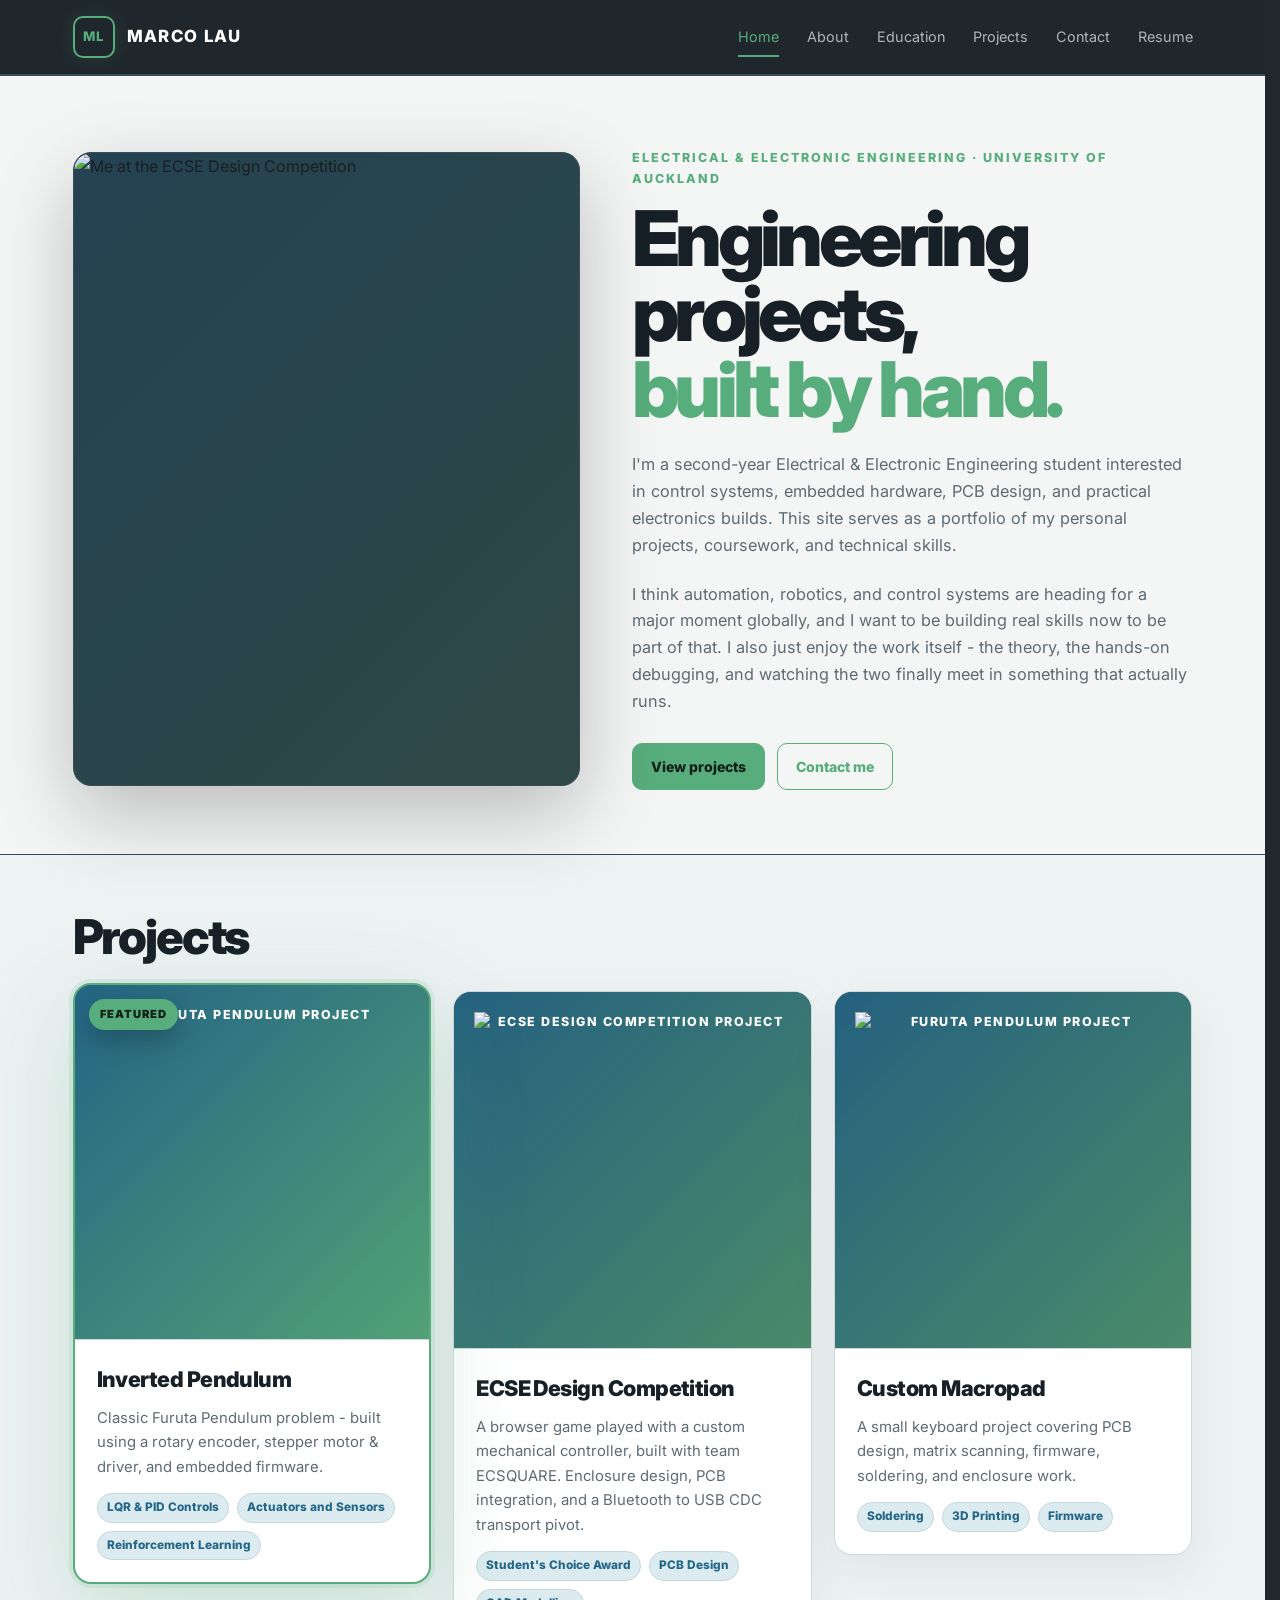
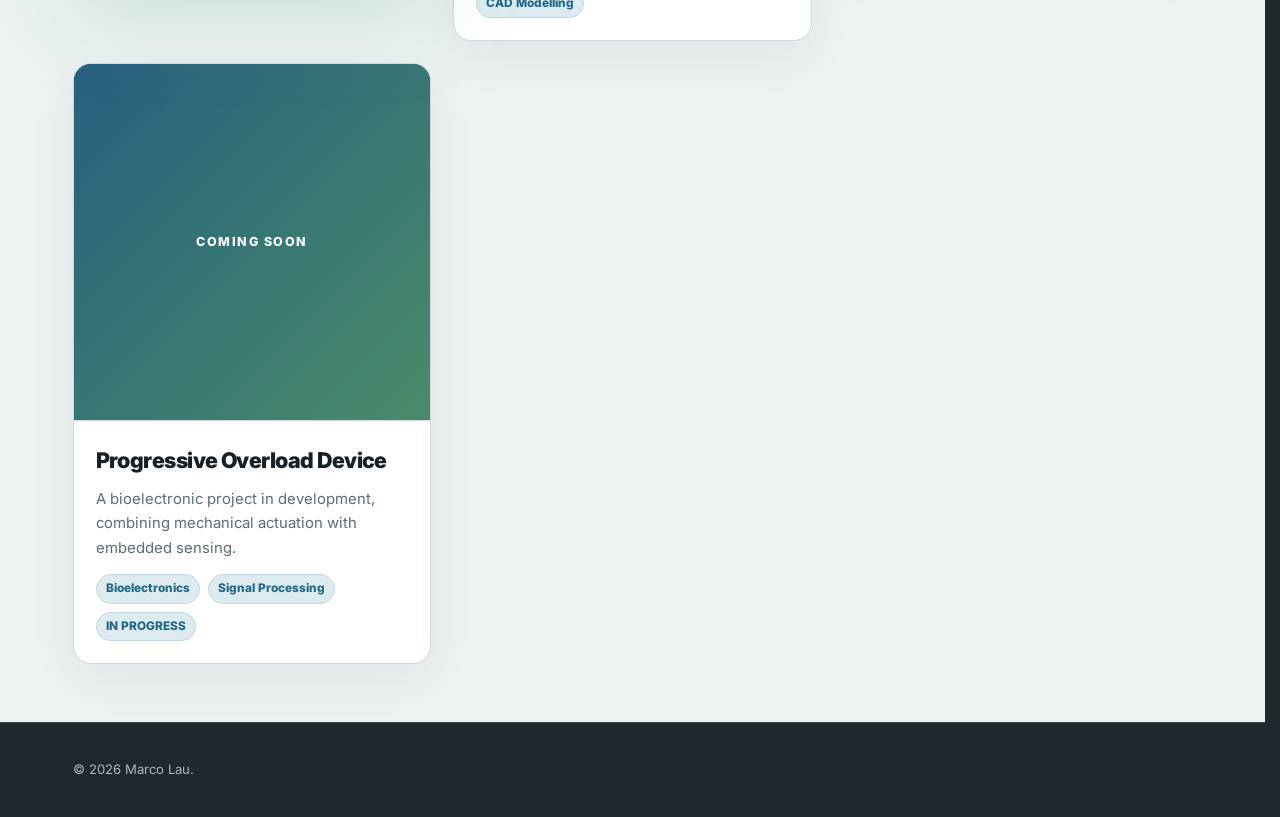
==== index.html @ 91e38ca7 "add html" ====
<!DOCTYPE html>
<html lang="en">

<head>
  <meta charset="UTF-8">
  <meta name="viewport" content="width=device-width, initial-scale=1.0">
  <title>Marco Lau | Home</title>
  <meta name="description"
    content="Marco Lau — second-year Electrical Engineering student at the University of Auckland. Control systems, embedded firmware, PCB design, and hands-on prototyping.">
  <link rel="preconnect" href="https://fonts.googleapis.com">
  <link rel="preconnect" href="https://fonts.gstatic.com" crossorigin>
  <link
    href="https://fonts.googleapis.com/css2?family=Inter:wght@400;500;600;700&family=Playfair+Display:wght@600;700&display=swap"
    rel="stylesheet">
  <link rel="stylesheet" href="style.css">
</head>

<body>
  <header class="site-header">
    <div class="wrap nav">
      <a class="brand" href="index.html" aria-label="Home">
        <span class="brand-mark">ML</span>
        <span>Marco Lau</span>
      </a>
      <nav class="nav-links" aria-label="Main navigation">
        <a class="active" href="index.html">Home</a>
        <a href="about.html">About</a>
        <a href="education.html">Education</a>
        <a href="projects.html">Projects</a>
        <a href="contact.html">Contact</a>
        <a href="resume.html">Resume</a>
      </nav>
    </div>
  </header>

  <main>
    <section class="hero">
      <div class="wrap hero-grid">
        <div class="hero-photo">
          <img src="ECSE_Design_Comp_21.png" alt="Me at the ECSE Design Competition">
        </div>
        <div>
          <div class="kicker">Electrical & Electronic Engineering · University of Auckland</div>
          <h1>Engineering projects, <span>built by hand.</span></h1>
          <p class="intro">
            I'm a second-year Electrical & Electronic Engineering student interested in control systems,
            embedded hardware, PCB design, and practical electronics builds. This site serves as a
            portfolio of my personal projects, coursework, and technical skills.
          </p>
          <p class="intro">
            I think automation, robotics, and control systems are heading for a major moment globally, and I want
            to be building real skills now to be part of that. I also just enjoy the work itself -
            the theory, the hands-on debugging, and watching the two finally meet in something
            that actually runs.
          </p>
          <div class="quick-links">
            <a class="button" href="projects.html">View projects</a>
            <a class="button secondary" href="contact.html">Contact me</a>
          </div>
        </div>
      </div>
    </section>

    <section>
      <div class="wrap">
        <div class="section-title">
          <h2>Projects</h2>
        </div>
        <div class="project-grid">
          <a class="project-card-link" href="rotary-pendulum.html">
            <article class="project-card highlighted-project">
              <div class="project-image"><span class="featured-label">Featured</span><img src="MainFurutaPic.jpg"
                  alt="Furuta pendulum project"></div>
              <div class="project-body">
                <h3>Inverted Pendulum</h3>
                <p>
                  Classic Furuta Pendulum problem - built using a rotary encoder, stepper motor & driver, and embedded
                  firmware.
                </p>
                <div class="tags">
                  <span class="tag">LQR & PID Controls</span>
                  <span class="tag">Actuators and Sensors</span>
                  <span class="tag">Reinforcement Learning</span>
                </div>
              </div>
            </article>
          </a>
          <a class="project-card-link" href="ecse-design-comp.html">
            <article class="project-card">
              <div class="project-image"><img src="ECSE_Design_Comp_34 (1).png" alt="ECSE Design Competition project"></div>
              <div class="project-body">
                <h3>ECSE Design Competition</h3>
                <p>
                  A browser game played with a custom mechanical controller, built with team ECSQUARE.
                  Enclosure design, PCB integration, and a Bluetooth to USB CDC transport pivot.
                </p>
                <div class="tags">
                  <span class="tag">Student's Choice Award</span>
                  <span class="tag">PCB Design</span>
                  <span class="tag">CAD Modelling</span>
                </div>
              </div>
            </article>
          </a>
          <a class="project-card-link" href="macropad.html">
            <article class="project-card">
              <div class="project-image"><img src="MacroPad1.png" alt="Furuta pendulum project"></div>
              <div class="project-body">
                <h3>Custom Macropad</h3>
                <p>A small keyboard project covering PCB design, matrix scanning,
                  firmware, soldering, and enclosure work.</p>
                <div class="tags">
                  <span class="tag">Soldering</span>
                  <span class="tag">3D Printing</span>
                  <span class="tag">Firmware</span>
                </div>
              </div>
            </article>
          </a>
          <a class="project-card-link" href="overload-device.html">
            <article class="project-card">
              <div class="project-image">coming soon</div>
              <div class="project-body">
                <h3>Progressive Overload Device</h3>
                <p>A bioelectronic project in development, combining mechanical actuation with embedded sensing.</p>
                <div class="tags">
                  <span class="tag">Bioelectronics</span>
                  <span class="tag">Signal Processing</span>
                  <span class="tag">IN PROGRESS</span>
                </div>
              </div>
            </article>
          </a>
        </div>
      </div>
    </section>
  </main>

  <footer>
    <div class="wrap">
      <p class="small-print">© 2026 Marco Lau.</p>
    </div>
  </footer>
</body>

</html>
---- style.css ----
:root {
  --bg: #20282d;
  --bg-soft: #25323a;
  --panel: #f4f6f5;
  --panel-soft: #ffffff;
  --panel-tint: #e8eef0;

  --ink: #172026;
  --muted: #5d6b73;
  --muted-dark: #aab7bd;

  --line: #cfd9dd;
  --line-dark: #3b4c55;

  --accent: #246789;
  --accent-2: #58ad7c;
  --accent-soft: #dcebef;

  --warning: #d79645;

  --maxw: 1120px;
}

/* ---------- BASE ---------- */

* {
  box-sizing: border-box;
  margin: 0;
  padding: 0;
}

html {
  scroll-behavior: smooth;
}

body {
  font-family: "Inter", system-ui, -apple-system, BlinkMacSystemFont, "Segoe UI", sans-serif;
  background: var(--bg);
  color: var(--ink);
  line-height: 1.65;
}

img {
  max-width: 100%;
  display: block;
}

a {
  color: inherit;
  text-decoration: none;
}

.wrap {
  width: min(var(--maxw), calc(100% - 40px));
  margin: 0 auto;
}

main {
  min-height: calc(100vh - 260px);
  background:
    linear-gradient(rgba(255, 255, 255, 0.025) 1px, transparent 1px),
    linear-gradient(90deg, rgba(255, 255, 255, 0.025) 1px, transparent 1px),
    var(--bg);
  background-size: 42px 42px;
}

/* ---------- HEADER ---------- */

.site-header {
  background: rgba(32, 40, 45, 0.94);
  border-bottom: 1px solid var(--line-dark);
  position: sticky;
  top: 0;
  z-index: 20;
  backdrop-filter: blur(12px);
}

.nav {
  min-height: 74px;
  display: flex;
  align-items: center;
  justify-content: space-between;
  gap: 24px;
}

.brand {
  display: flex;
  align-items: center;
  gap: 12px;
  font-family: "Inter", sans-serif;
  font-size: 1.05rem;
  font-weight: 800;
  letter-spacing: 0.08em;
  text-transform: uppercase;
  color: var(--panel-soft);
}

.brand-mark {
  width: 42px;
  height: 42px;
  border: 2px solid var(--accent-2);
  border-radius: 10px;
  display: grid;
  place-items: center;
  color: var(--accent-2);
  font-family: "Inter", sans-serif;
  font-size: .82rem;
  font-weight: 800;
  box-shadow: 0 0 18px rgba(88, 173, 124, 0.16);
}

.nav-links {
  display: flex;
  align-items: center;
  gap: 28px;
  font-size: .9rem;
  color: var(--muted-dark);
}

.nav-links a {
  position: relative;
}

.nav-links a:hover,
.nav-links a:focus-visible,
.nav-links a.active {
  color: var(--accent-2);
}

.nav-links a.active::after,
.nav-links a:hover::after {
  content: "";
  position: absolute;
  left: 0;
  right: 0;
  bottom: -8px;
  height: 2px;
  background: var(--accent-2);
}

.nav-links a:focus-visible {
  outline: 2px solid var(--accent-2);
  outline-offset: 4px;
}

/* ---------- COMMON TEXT ---------- */

.kicker {
  text-transform: uppercase;
  letter-spacing: .16em;
  color: var(--accent-2);
  font-size: .78rem;
  font-weight: 800;
  margin-bottom: 12px;
}

.intro {
  color: var(--muted-dark);
  max-width: 58ch;
  font-size: 1.02rem;
  margin-bottom: 22px;
}

.small-print {
  color: var(--muted-dark);
  font-size: .82rem;
}

/* ---------- HOME HERO ---------- */

.hero {
  padding: 72px 0 64px;
  color: var(--ink);
  background: var(--panel);
}

.hero h1 {
  color: var(--ink);
}

.hero h1 span {
  color: var(--accent-2);
}

.hero .intro {
  color: var(--muted);
}

.hero-grid {
  display: grid;
  grid-template-columns: 0.95fr 1.05fr;
  gap: 52px;
  align-items: center;
}

.hero h1,
.page-title h1 {
  font-family: "Inter", sans-serif;
  font-size: clamp(2.5rem, 6vw, 4.8rem);
  font-weight: 850;
  letter-spacing: -0.06em;
  line-height: .98;
  margin-bottom: 24px;
}

.hero h1 span,
.page-title h1 span {
  display: block;
  color: var(--accent-2);
}

.hero-photo {
  aspect-ratio: 4 / 5;
  background:
    linear-gradient(135deg, rgba(36, 103, 137, .3), rgba(88, 173, 124, .18)),
    var(--bg-soft);
  border: 1px solid var(--line-dark);
  border-radius: 18px;
  position: relative;
  overflow: hidden;
  box-shadow: 0 28px 80px rgba(0, 0, 0, 0.24);
}

.hero-photo img {
  width: 100%;
  height: 100%;
  object-fit: cover;
  display: block;
  border-radius: inherit;
}

.photo-placeholder {
  position: absolute;
  inset: 0;
  display: grid;
  place-items: center;
  text-align: center;
  color: var(--accent-2);
  font-weight: 800;
  letter-spacing: .12em;
  font-size: .78rem;
  text-transform: uppercase;
  padding: 24px;
}

/* ---------- BUTTONS ---------- */

.quick-links {
  display: flex;
  flex-wrap: wrap;
  gap: 12px;
  margin-top: 28px;
}

.button {
  border: 1px solid var(--accent-2);
  background: var(--accent-2);
  color: #102018;
  padding: 11px 18px;
  font-weight: 800;
  font-size: .88rem;
  border-radius: 10px;
  transition: transform .15s ease, box-shadow .15s ease;
}

.button.secondary {
  background: transparent;
  color: var(--accent-2);
}

.button:hover {
  transform: translateY(-1px);
  box-shadow: 0 10px 24px rgba(88, 173, 124, 0.18);
}

/* ---------- PAGE TITLE ---------- */

.page-title {
  padding: 72px 0 44px;
  color: var(--panel-soft);
}

.page-title p {
  color: var(--muted-dark);
  max-width: 64ch;
  font-size: 1.06rem;
}

/* ---------- SECTIONS ---------- */

section {
  padding: 58px 0;
  border-top: 1px solid var(--line-dark);
  background: var(--panel);
}

section:nth-of-type(even) {
  background: #edf2f3;
}

.section-title {
  display: flex;
  align-items: flex-end;
  justify-content: space-between;
  gap: 18px;
  margin-bottom: 30px;
}

.section-title h2 {
  font-family: "Inter", sans-serif;
  font-size: clamp(2rem, 4vw, 3rem);
  font-weight: 850;
  letter-spacing: -0.045em;
  line-height: 1;
}

.section-title p {
  color: var(--muted);
  max-width: 42ch;
  font-size: .94rem;
}

/* ---------- ABOUT ---------- */

.about-card {
  background: var(--panel-soft);
  border: 1px solid var(--line);
  border-radius: 18px;
  padding: 30px;
  display: grid;
  grid-template-columns: 1.2fr .8fr;
  gap: 34px;
  box-shadow: 0 16px 50px rgba(23, 32, 38, 0.06);
}

.about-card p {
  color: var(--muted);
  margin-bottom: 16px;
}

.about-card strong {
  color: var(--ink);
}

.side-note {
  background: var(--accent-soft);
  padding: 24px;
  border: 1px solid #bfd5df;
  border-radius: 16px;
}

.side-note h3 {
  font-size: .9rem;
  margin-bottom: 12px;
  color: var(--accent);
  text-transform: uppercase;
  letter-spacing: .1em;
}

.side-note ul {
  padding-left: 18px;
  color: var(--muted);
}

/* ---------- GENERAL INFO CARDS ---------- */

.info-grid {
  display: grid;
  grid-template-columns: 1.15fr .85fr .85fr;
  gap: 18px;
}

.info-grid.two {
  grid-template-columns: 1fr 1fr;
}

.info-card {
  background: var(--panel-soft);
  border: 1px solid var(--line);
  border-radius: 18px;
  padding: 26px;
  box-shadow: 0 16px 50px rgba(23, 32, 38, 0.05);
}

.info-card h3 {
  font-family: "Inter", sans-serif;
  font-size: 1.35rem;
  font-weight: 850;
  letter-spacing: -0.025em;
  margin-bottom: 14px;
}

.entry {
  margin-bottom: 18px;
}

.entry:last-child {
  margin-bottom: 0;
}

.entry strong {
  display: block;
}

.entry span {
  display: block;
  color: var(--muted);
  font-size: .93rem;
}

.plain-list {
  list-style: none;
  display: grid;
  gap: 8px;
  color: var(--muted);
}

.plain-list li::before {
  content: "▸ ";
  color: var(--accent-2);
  font-weight: 800;
}

/* ---------- PROJECT LIST ---------- */

.project-grid {
  display: grid;
  grid-template-columns: repeat(3, 1fr);
  gap: 22px;
}

.project-card {
  background: var(--panel-soft);
  border: 1px solid var(--line);
  border-radius: 18px;
  overflow: hidden;
  box-shadow: 0 16px 50px rgba(23, 32, 38, 0.06);
}

.project-image {
  aspect-ratio: 1 / 1;
  background:
    linear-gradient(135deg, rgba(36, 103, 137, .88), rgba(88, 173, 124, .72)),
    var(--bg-soft);
  border-bottom: 1px solid var(--line);
  display: grid;
  place-items: center;
  color: #ffffff;
  text-align: center;
  font-size: .78rem;
  font-weight: 800;
  letter-spacing: .12em;
  text-transform: uppercase;
  padding: 20px;
}

.project-image img {
  width: 100%;
  height: 100%;
  object-fit: cover;
}

.project-card:nth-child(2) .project-image {
  background:
    linear-gradient(135deg, #355766, #58ad7c);
}

.project-card:nth-child(3) .project-image {
  background:
    linear-gradient(135deg, #20282d, #246789);
}

.project-body {
  padding: 22px;
}

.project-body h3 {
  font-family: "Inter", sans-serif;
  font-size: 1.35rem;
  font-weight: 850;
  letter-spacing: -0.025em;
  margin-bottom: 8px;
}

.project-body p {
  color: var(--muted);
  font-size: .93rem;
  margin-bottom: 14px;
}

a.project-card-link {
  display: block;
  color: inherit;
}

a.project-card-link .project-card {
  transition: transform .15s ease, box-shadow .15s ease, border-color .15s ease;
}

a.project-card-link:hover .project-card {
  transform: translateY(-4px);
  border-color: var(--accent-2);
  box-shadow: 0 24px 70px rgba(23, 32, 38, 0.13);
}

/* ---------- TAGS ---------- */

.tags {
  display: flex;
  flex-wrap: wrap;
  gap: 8px;
}

.tag {
  border: 1px solid #c4d7df;
  background: var(--accent-soft);
  color: var(--accent);
  padding: 4px 9px;
  border-radius: 999px;
  font-size: .74rem;
  font-weight: 800;
}

/* ---------- CONTACT ---------- */

.contact-panel {
  background: var(--panel-soft);
  border: 1px solid var(--line);
  border-radius: 18px;
  padding: 32px;
  display: grid;
  grid-template-columns: 1fr 1fr;
  gap: 30px;
  box-shadow: 0 16px 50px rgba(23, 32, 38, 0.06);
}

.contact-links {
  display: grid;
  gap: 10px;
  justify-items: start;
}

.contact-links a {
  color: var(--accent);
  font-weight: 800;
  border-bottom: 1px solid transparent;
}

.contact-links a:hover {
  border-color: var(--accent);
}

/* ---------- FOOTER ---------- */

footer {
  padding: 36px 0;
  border-top: 1px solid var(--line-dark);
  background: var(--bg);
}

/* ---------- PROJECT DETAIL HERO ---------- */

.project-hero {
  min-height: calc(500px);
  padding: 48px 0;
  color: var(--panel-soft);
  display: grid;
  align-items: center;
}

.hero-actions {
  margin-top: 24px;
  display: flex;
  flex-wrap: wrap;
  gap: 12px;
}

.project-hero .kicker {
  margin-bottom: 10px;
}

.project-hero-split .youtube-hero {
  align-self: start;
  margin-top: 10px;
}

.project-hero h1 {
  font-family: "Inter", sans-serif;
  font-size: clamp(2.2rem, 5vw, 3.8rem);
  font-weight: 900;
  letter-spacing: -0.055em;
  line-height: 1.03;
  margin-bottom: 18px;
}

.project-hero .status-row {
  display: flex;
  align-items: center;
  gap: 14px;
  margin-bottom: 18px;
  flex-wrap: wrap;
}

.status-chip {
  font-size: .76rem;
  font-weight: 850;
  letter-spacing: .06em;
  text-transform: uppercase;
  padding: 5px 12px;
  border-radius: 999px;
  border: 1px solid var(--accent-2);
  color: var(--accent-2);
  background: rgba(88, 173, 124, 0.09);
}

.project-hero .tags {
  margin-bottom: 8px;
}

.project-hero-image {
  aspect-ratio: 16 / 7;
  background:
    linear-gradient(135deg, rgba(36, 103, 137, .3), rgba(88, 173, 124, .18)),
    var(--bg-soft);
  border: 1px solid var(--line-dark);
  border-radius: 18px;
  display: grid;
  place-items: center;
  color: var(--accent-2);
  text-align: center;
  font-size: .82rem;
  font-weight: 800;
  letter-spacing: .08em;
  text-transform: uppercase;
  margin-top: 30px;
  overflow: hidden;
}

.project-hero-split {
  display: grid;
  grid-template-columns: 1fr 460px;
  gap: 3rem;
  align-items: center;
}

.project-hero-text {
  max-width: 760px;
}

.project-hero-split .project-hero-image {
  width: 100%;
  height: 420px;
  margin: 0;
  background: var(--bg-soft);
}

.project-hero-split .project-hero-image img {
  width: 100%;
  height: 100%;
  object-fit: contain;
}

.back-link {
  display: inline-flex;
  align-items: center;
  gap: 6px;
  color: var(--accent-2);
  font-weight: 800;
  font-size: .9rem;
  margin-bottom: 18px;
}

.back-link:hover {
  text-decoration: underline;
}

/* ---------- VIDEO HERO ---------- */

.video-hero,
.youtube-hero {
  padding: 0;
  overflow: hidden;
  background: var(--bg-soft);
}

.video-hero {
  position: relative;
}

.video-hero video,
.youtube-hero iframe {
  width: 100%;
  height: 100%;
  display: block;
  border: 0;
  object-fit: cover;
  background: #111;
}

.video-hero::after {
  content: "Demo video";
  position: absolute;
  left: 14px;
  bottom: 14px;
  background: rgba(23, 32, 38, 0.82);
  color: var(--panel-soft);
  font-size: .72rem;
  font-weight: 800;
  letter-spacing: .08em;
  text-transform: uppercase;
  padding: 6px 10px;
  border: 1px solid rgba(255, 255, 255, 0.12);
  border-radius: 999px;
  pointer-events: none;
}

/* ---------- PROJECT DETAIL LAYOUT ---------- */

.project-detail-layout {
  display: grid;
  grid-template-columns: minmax(0, 1fr) minmax(340px, 430px);
  gap: 28px;
  align-items: start;
}

.project-main-card,
.project-side-card {
  min-width: 0;
  background: var(--panel-soft);
  border: 1px solid var(--line);
  border-radius: 18px;
  padding: 26px;
  box-shadow: 0 16px 50px rgba(23, 32, 38, 0.06);
}

.project-side-card {
  align-self: start;
  position: sticky;
  top: 96px;
}

.project-side-card h2 {
  margin-top: 0;
  margin-bottom: 12px;
  font-size: 1.45rem;
  line-height: 1.2;
  letter-spacing: -0.035em;
}

.project-side-card p,
.project-side-card li {
  color: var(--muted);
}

.project-side-card p {
  margin-bottom: 14px;
}

.project-side-card ul {
  padding-left: 1.2rem;
  margin: 0.75rem 0 1rem;
}

.project-side-card li {
  margin-bottom: 0.35rem;
}

/* ---------- BUILD LOG ---------- */

.build-log {
  display: block;
}

.build-log-step {
  display: block;
  padding: 0 0 42px;
  margin-bottom: 42px;
  border-bottom: 1px solid var(--line);
}

.build-log-step:last-child {
  margin-bottom: 0;
  padding-bottom: 0;
  border-bottom: none;
}

.build-log-label {
  display: block;
  margin-bottom: 14px;
  font-size: 0.78rem;
  font-weight: 800;
  letter-spacing: 0.14em;
  text-transform: uppercase;
  color: var(--accent);
}

.build-log-content {
  max-width: none;
}

.build-log-content h3 {
  font-family: "Inter", sans-serif;
  font-size: 1rem;
  font-weight: 800;
  color: var(--ink);
  margin: 20px 0 10px;
}

.build-log-content p {
  max-width: none;
  margin-bottom: 16px;
}

.build-log-content p:last-child {
  margin-bottom: 0;
}

/* ---------- EQUATIONS / CODE ---------- */

.project-side-card pre,
.equation,
.build-log-content pre {
  font-family: "SFMono-Regular", Consolas, "Liberation Mono", monospace;
  font-size: 0.9rem;
  font-weight: 700;
  padding: 0.75rem;
  border-radius: 12px;
  background: #edf5f7;
  color: var(--ink);
  border: 1px solid #cfe0e7;
  overflow-x: auto;
  margin: 0.75rem 0 1rem;
}

/* ---------- SPECS / LINKS ---------- */

.specs-list {
  display: grid;
  gap: 10px;
}

.specs-list .spec-row {
  display: grid;
  grid-template-columns: 140px 1fr;
  gap: 14px;
  font-size: .92rem;
  padding: 10px 0;
  border-bottom: 1px solid var(--line);
}

.specs-list .spec-row:last-child {
  border-bottom: none;
}

.specs-list .spec-row strong {
  color: var(--accent);
}

.specs-list .spec-row span {
  color: var(--muted);
}

.project-links-row {
  display: flex;
  gap: 14px;
  flex-wrap: wrap;
  margin-top: 8px;
}

.project-links-row a {
  font-weight: 800;
  color: var(--accent);
  border-bottom: 1px solid transparent;
  font-size: .92rem;
}

.project-links-row a:hover {
  border-color: var(--accent);
}

/* ---------- GALLERY ---------- */

.gallery-strip {
  display: grid;
  grid-template-columns: repeat(4, 1fr);
  gap: 14px;
}

.gallery-strip.detail {
  display: grid;
  grid-template-columns: repeat(4, 1fr);
  gap: 18px;
  align-items: stretch;
}

.gallery-strip.detail .gallery-item {
  aspect-ratio: 4 / 3;
  padding: 0;
  background: var(--panel-soft);
  display: block;
}

.gallery-strip.detail .gallery-item.tall {
  aspect-ratio: 4 / 3;
}

.gallery-strip.detail .gallery-item img {
  width: 100%;
  height: 100%;
  display: block;
  object-fit: cover;
}

.side-gallery {
  max-height: 500px;
  overflow-y: auto;
  overflow-x: hidden;
  padding-right: 8px;
  scroll-behavior: smooth;
  -webkit-overflow-scrolling: touch;
}

.side-gallery::-webkit-scrollbar {
  width: 6px;
}

.side-gallery::-webkit-scrollbar-thumb {
  background: rgba(0, 0, 0, 0.25);
  border-radius: 3px;
}

.gallery-item {
  aspect-ratio: 4 / 3;
  background: var(--accent-soft);
  border: 1px solid var(--line);
  border-radius: 16px;
  display: grid;
  place-items: center;
  color: var(--accent);
  text-align: center;
  font-size: .72rem;
  font-weight: 800;
  letter-spacing: .08em;
  text-transform: uppercase;
  padding: 16px;
  overflow: hidden;
}

.gallery-button {
  width: 100%;
  padding: 0;
  border: 0;
  background: none;
  cursor: pointer;
  border-radius: 18px;
  overflow: hidden;
}

.gallery-button img {
  width: 100%;
  aspect-ratio: 4 / 3;
  object-fit: cover;
  border-radius: 18px;
  border: 1px solid var(--line);
  background: rgba(255, 255, 255, 0.04);
  transition: transform 0.18s ease, opacity 0.18s ease;
}

.gallery-button:hover img {
  transform: scale(1.02);
  opacity: 0.9;
}

/* ---------- LIGHTBOX ---------- */

.lightbox {
  position: fixed;
  inset: 0;
  z-index: 100;
  display: none;
  place-items: center;
  padding: 32px;
  background: rgba(0, 0, 0, 0.82);
}

.lightbox.active {
  display: grid;
}

.lightbox-img {
  max-width: min(1100px, 95vw);
  max-height: 88vh;
  object-fit: contain;
  border-radius: 14px;
  background: #111;
}

.lightbox-close {
  position: fixed;
  top: 22px;
  right: 28px;
  width: 44px;
  height: 44px;
  border: 0;
  border-radius: 999px;
  background: rgba(255, 255, 255, 0.14);
  color: white;
  font-size: 2rem;
  line-height: 1;
  cursor: pointer;
}

.lightbox-close:hover {
  background: rgba(255, 255, 255, 0.24);
}

/* ---------- CONTROL DIAGRAM ---------- */

.control-diagram {
  margin: 24px 0;
}

.diagram-button {
  width: 100%;
  display: block;
}

.diagram-button img {
  width: 100%;
  aspect-ratio: auto;
  object-fit: contain;
  border-radius: 16px;
  border: 1px solid var(--line);
  background: #111;
}

.control-diagram figcaption {
  margin-top: 10px;
  color: var(--muted);
  font-size: 0.88rem;
  line-height: 1.5;
}

/* ---------- SIDE SECTIONS ---------- */

.side-specs {
  margin-top: 28px;
  padding-top: 24px;
  border-top: 1px solid var(--line);
}

.small-gallery-note {
  color: var(--muted);
  font-size: 0.88rem;
  margin-bottom: 14px;
}

/* ---------- SMALL UTILITIES ---------- */

.timeline {
  display: flex;
  flex-direction: column;
  gap: 0.5rem;
}

.timeline-item {
  margin-bottom: 1rem;
}

.image-hero {
  overflow: hidden;
  padding: 0;
}

.image-hero img {
  width: 100%;
  height: 100%;
  display: block;
  object-fit: contain;
}

/* ---------- RESPONSIVE ---------- */

@media (max-width: 950px) {

  .project-detail-layout,
  .project-hero-split {
    grid-template-columns: 1fr;
  }

  .project-side-card {
    position: static;
  }

  .project-hero-split .project-hero-image,
  .project-hero-split .video-hero {
    height: 320px;
  }

  .gallery-strip.detail {
    grid-template-columns: repeat(2, 1fr);
  }
}

@media (max-width: 860px) {

  .hero-grid,
  .about-card,
  .info-grid,
  .info-grid.two,
  .project-grid,
  .contact-panel {
    grid-template-columns: 1fr;
  }

  .hero {
    padding-top: 42px;
  }

  .nav {
    align-items: flex-start;
    flex-direction: column;
    padding: 18px 0;
  }

  .nav-links {
    flex-wrap: wrap;
    gap: 14px 20px;
  }

  .section-title {
    align-items: flex-start;
    flex-direction: column;
  }

  .gallery-strip {
    grid-template-columns: repeat(2, 1fr);
  }
}

@media (max-width: 760px) {
  .build-log-step {
    padding-bottom: 32px;
    margin-bottom: 32px;
  }

  .build-log-label {
    margin-bottom: 8px;
  }

  .specs-list .spec-row {
    grid-template-columns: 1fr;
    gap: 2px;
  }
}

@media (max-width: 520px) {
  .wrap {
    width: min(100% - 28px, var(--maxw));
  }

  .brand {
    font-size: .95rem;
  }

  .brand-mark {
    width: 38px;
    height: 38px;
  }

  .nav-links {
    font-size: .85rem;
  }

  .about-card,
  .info-card,
  .project-body,
  .contact-panel,
  .project-main-card,
  .project-side-card {
    padding: 20px;
  }

  .gallery-strip,
  .gallery-strip.detail {
    grid-template-columns: 1fr;
  }

  .lightbox {
    padding: 18px;
  }

  .lightbox-close {
    top: 14px;
    right: 14px;
  }
}

.highlighted-project {
  border: 2px solid var(--accent-2);
  box-shadow: 0 24px 80px rgba(88, 173, 124, 0.22);
  transform: translateY(-6px);
}

a.project-card-link:hover .highlighted-project {
  transform: translateY(-10px);
  box-shadow: 0 30px 90px rgba(88, 173, 124, 0.32);
}

.highlighted-project .project-image {
  background:
    linear-gradient(135deg, rgba(36, 103, 137, .95), rgba(88, 173, 124, .9)),
    var(--bg-soft);
}

.highlighted-project {
  position: relative;
  border: 2px solid var(--accent-2);
  box-shadow:
    0 0 0 4px rgba(88, 173, 124, 0.12),
    0 28px 90px rgba(88, 173, 124, 0.26);
  transform: translateY(-8px);
}

.highlighted-project::after {
  content: "";
  position: absolute;
  inset: -2px;
  border-radius: 18px;
  pointer-events: none;
  box-shadow: 0 0 32px rgba(88, 173, 124, 0.35);
}

a.project-card-link:hover .highlighted-project {
  transform: translateY(-14px);
  box-shadow:
    0 0 0 4px rgba(88, 173, 124, 0.18),
    0 34px 100px rgba(88, 173, 124, 0.34);
}

.highlighted-project .project-image {
  position: relative;
}

.featured-label {
  position: absolute;
  top: 14px;
  left: 14px;
  z-index: 2;

  padding: 6px 11px;
  border-radius: 999px;

  background: var(--accent-2);
  color: #102018;

  font-size: 0.7rem;
  font-weight: 900;
  letter-spacing: 0.08em;
  text-transform: uppercase;

  box-shadow: 0 10px 26px rgba(0, 0, 0, 0.24);
}

.project-bullet-list {
  margin: 18px 0 0;
  padding-left: 24px;
  color: var(--muted);
  line-height: 1.8;
}

.project-bullet-list li {
  margin-bottom: 10px;
  list-style: disc;
}

.project-bullet-list li::marker {
  color: var(--accent);
}

html {
  scrollbar-gutter: stable;
}
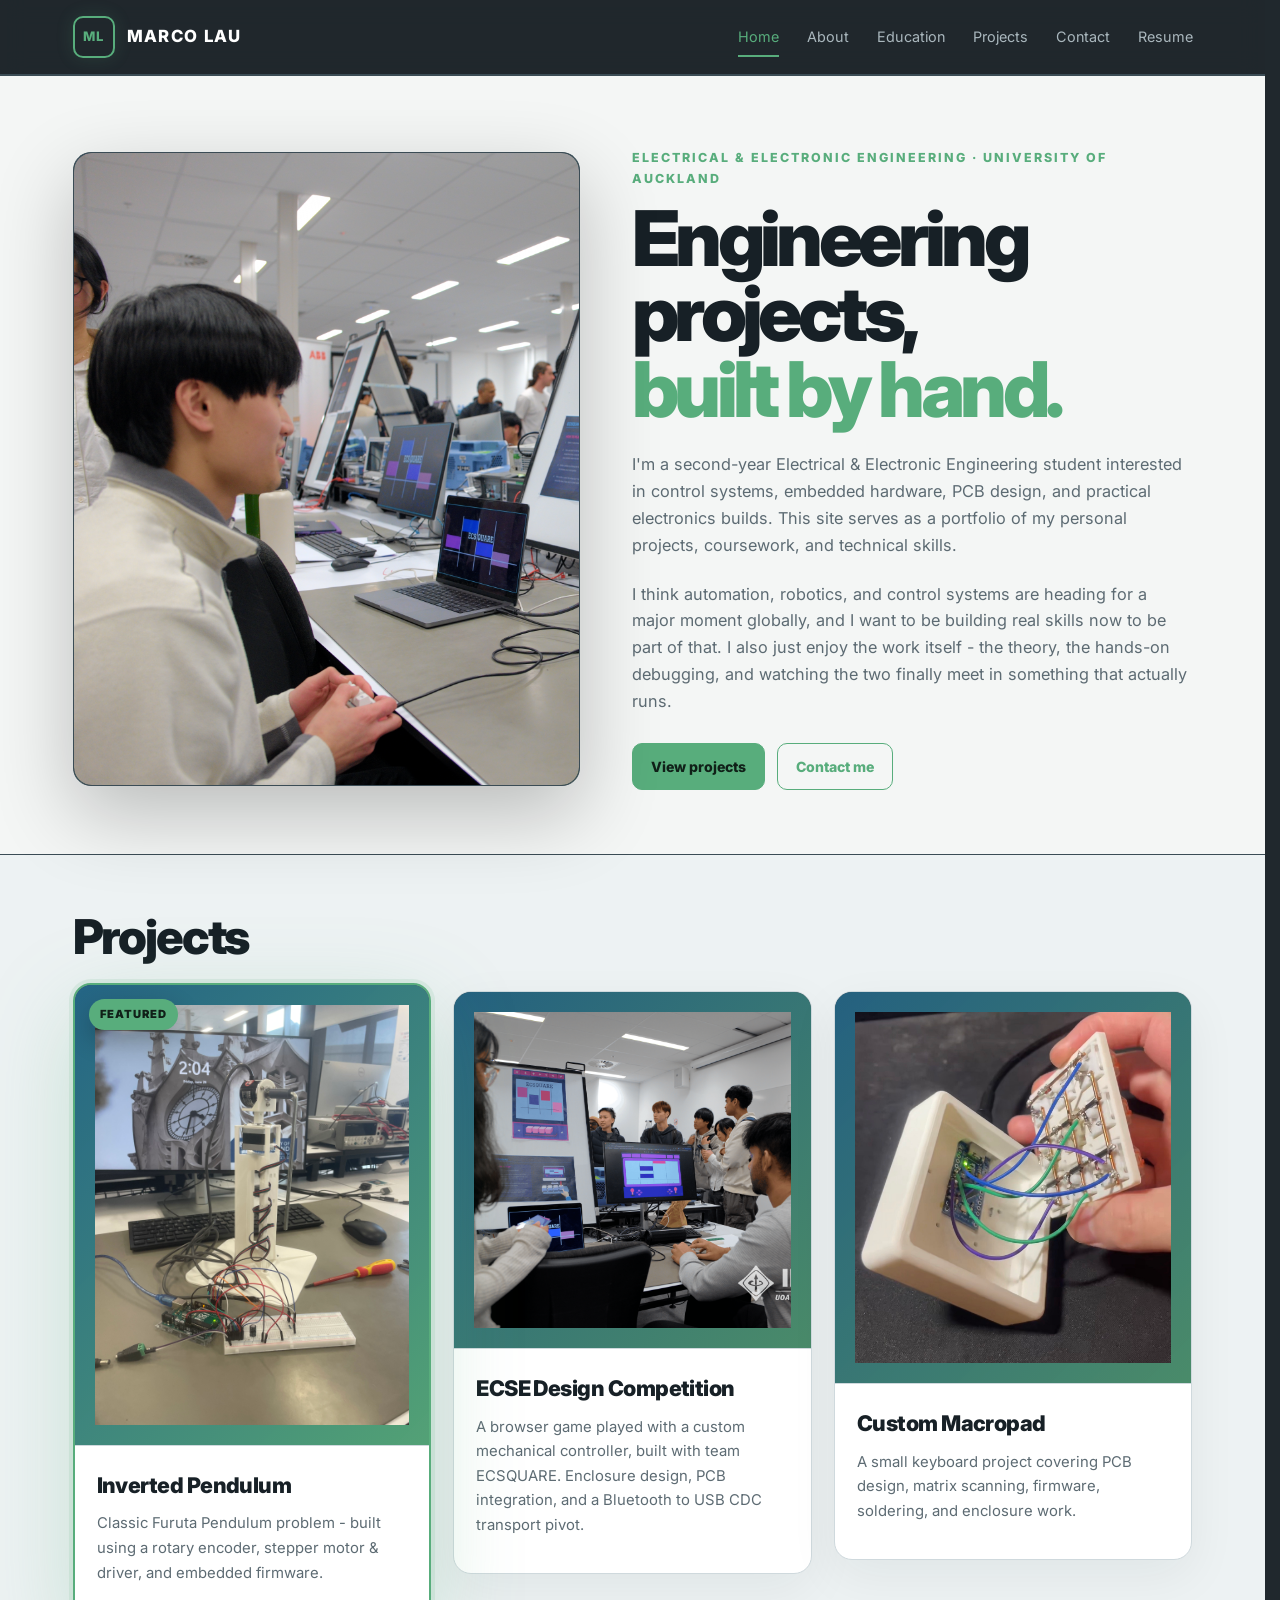
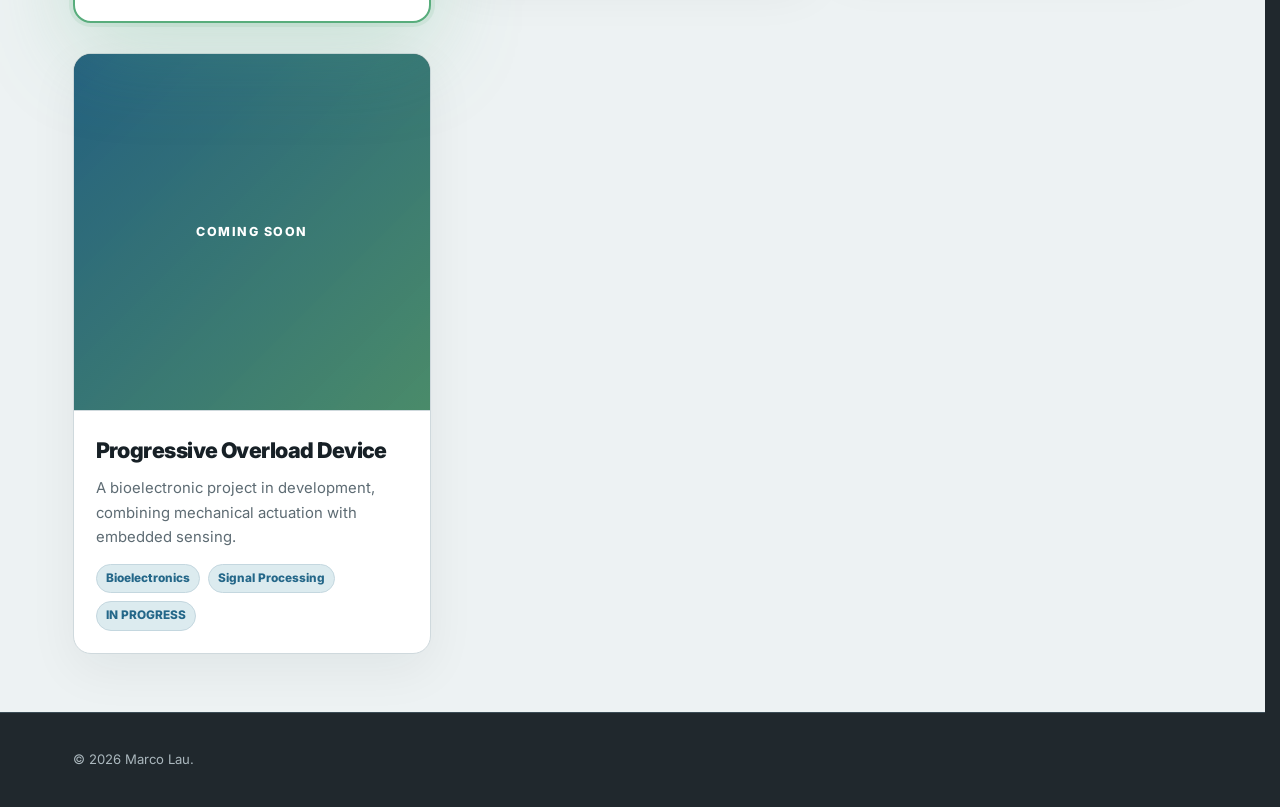
==== commit d99ca4bc: "remove clutter" ====
--- a/index.html
+++ b/index.html
@@ -77,11 +77,7 @@
                   Classic Furuta Pendulum problem - built using a rotary encoder, stepper motor & driver, and embedded
                   firmware.
                 </p>
-                <div class="tags">
-                  <span class="tag">LQR & PID Controls</span>
-                  <span class="tag">Actuators and Sensors</span>
-                  <span class="tag">Reinforcement Learning</span>
-                </div>
+
               </div>
             </article>
           </a>
@@ -94,11 +90,7 @@
                   A browser game played with a custom mechanical controller, built with team ECSQUARE.
                   Enclosure design, PCB integration, and a Bluetooth to USB CDC transport pivot.
                 </p>
-                <div class="tags">
-                  <span class="tag">Student's Choice Award</span>
-                  <span class="tag">PCB Design</span>
-                  <span class="tag">CAD Modelling</span>
-                </div>
+
               </div>
             </article>
           </a>
@@ -109,11 +101,7 @@
                 <h3>Custom Macropad</h3>
                 <p>A small keyboard project covering PCB design, matrix scanning,
                   firmware, soldering, and enclosure work.</p>
-                <div class="tags">
-                  <span class="tag">Soldering</span>
-                  <span class="tag">3D Printing</span>
-                  <span class="tag">Firmware</span>
-                </div>
+
               </div>
             </article>
           </a>
--- a/style.css
+++ b/style.css
@@ -697,22 +697,6 @@
   background: #111;
 }
 
-.video-hero::after {
-  content: "Demo video";
-  position: absolute;
-  left: 14px;
-  bottom: 14px;
-  background: rgba(23, 32, 38, 0.82);
-  color: var(--panel-soft);
-  font-size: .72rem;
-  font-weight: 800;
-  letter-spacing: .08em;
-  text-transform: uppercase;
-  padding: 6px 10px;
-  border: 1px solid rgba(255, 255, 255, 0.12);
-  border-radius: 999px;
-  pointer-events: none;
-}
 
 /* ---------- PROJECT DETAIL LAYOUT ---------- */
 
@@ -1280,4 +1264,15 @@
 
 html {
   scrollbar-gutter: stable;
+}
+
+.project-hero-split .video-hero {
+  height: auto;
+  aspect-ratio: auto;
+}
+
+.project-hero-split .video-hero video {
+  height: auto;
+  max-height: 70vh;
+  object-fit: contain;
 }
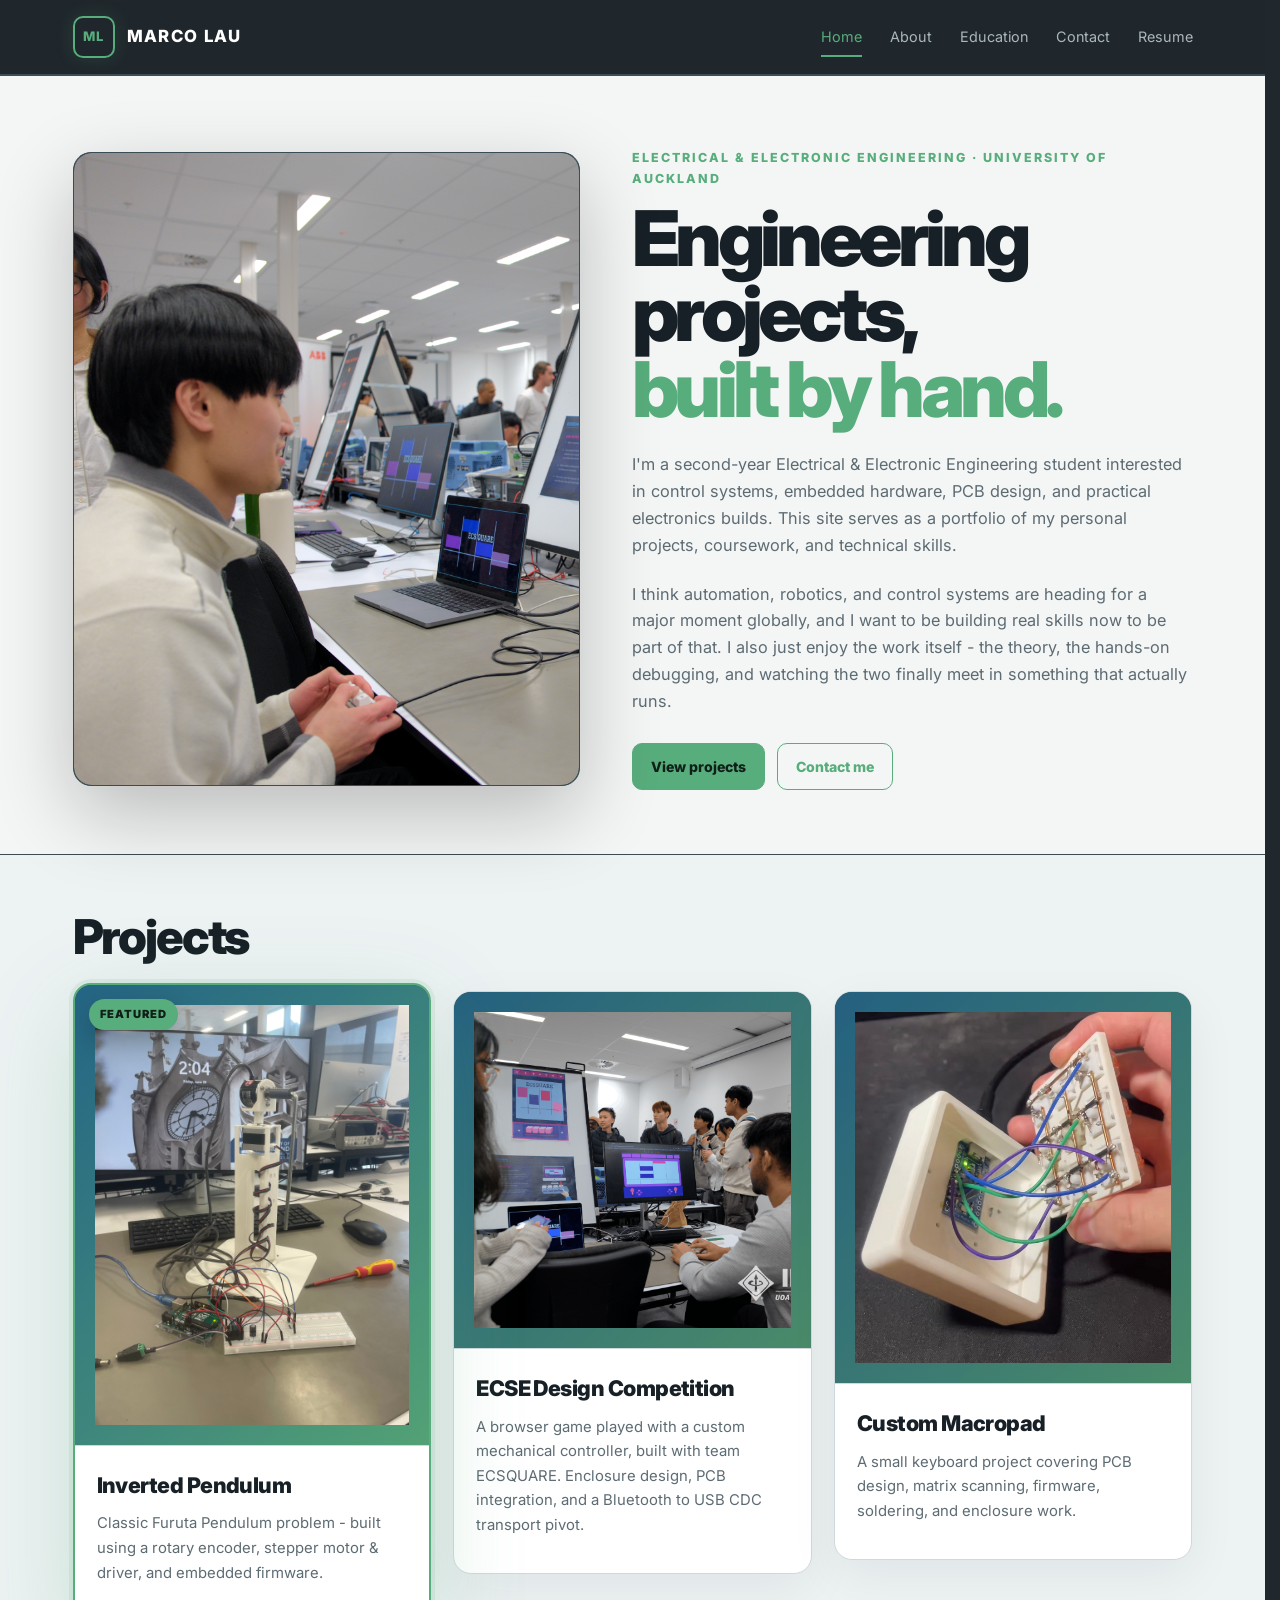
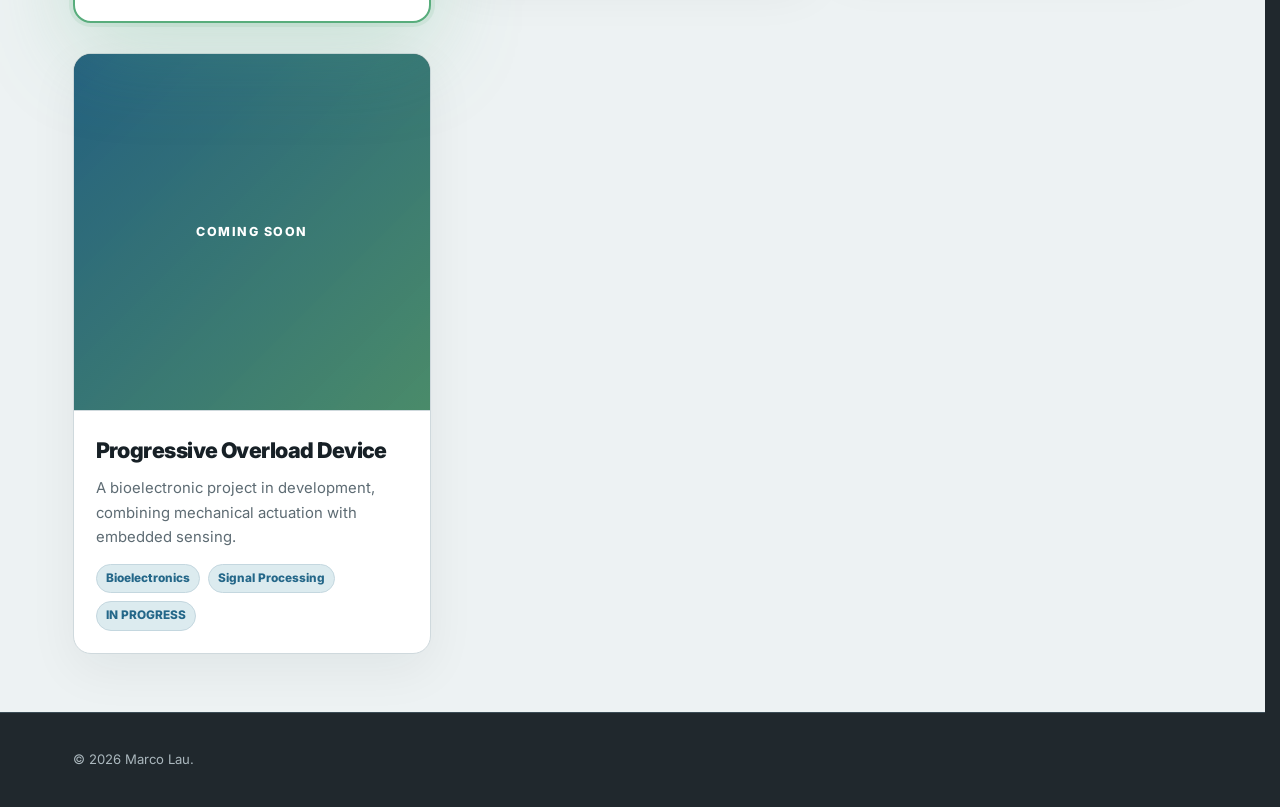
==== commit 6d39fbfa: "remove clutter and add resume" ====
--- a/index.html
+++ b/index.html
@@ -26,7 +26,6 @@
         <a class="active" href="index.html">Home</a>
         <a href="about.html">About</a>
         <a href="education.html">Education</a>
-        <a href="projects.html">Projects</a>
         <a href="contact.html">Contact</a>
         <a href="resume.html">Resume</a>
       </nav>
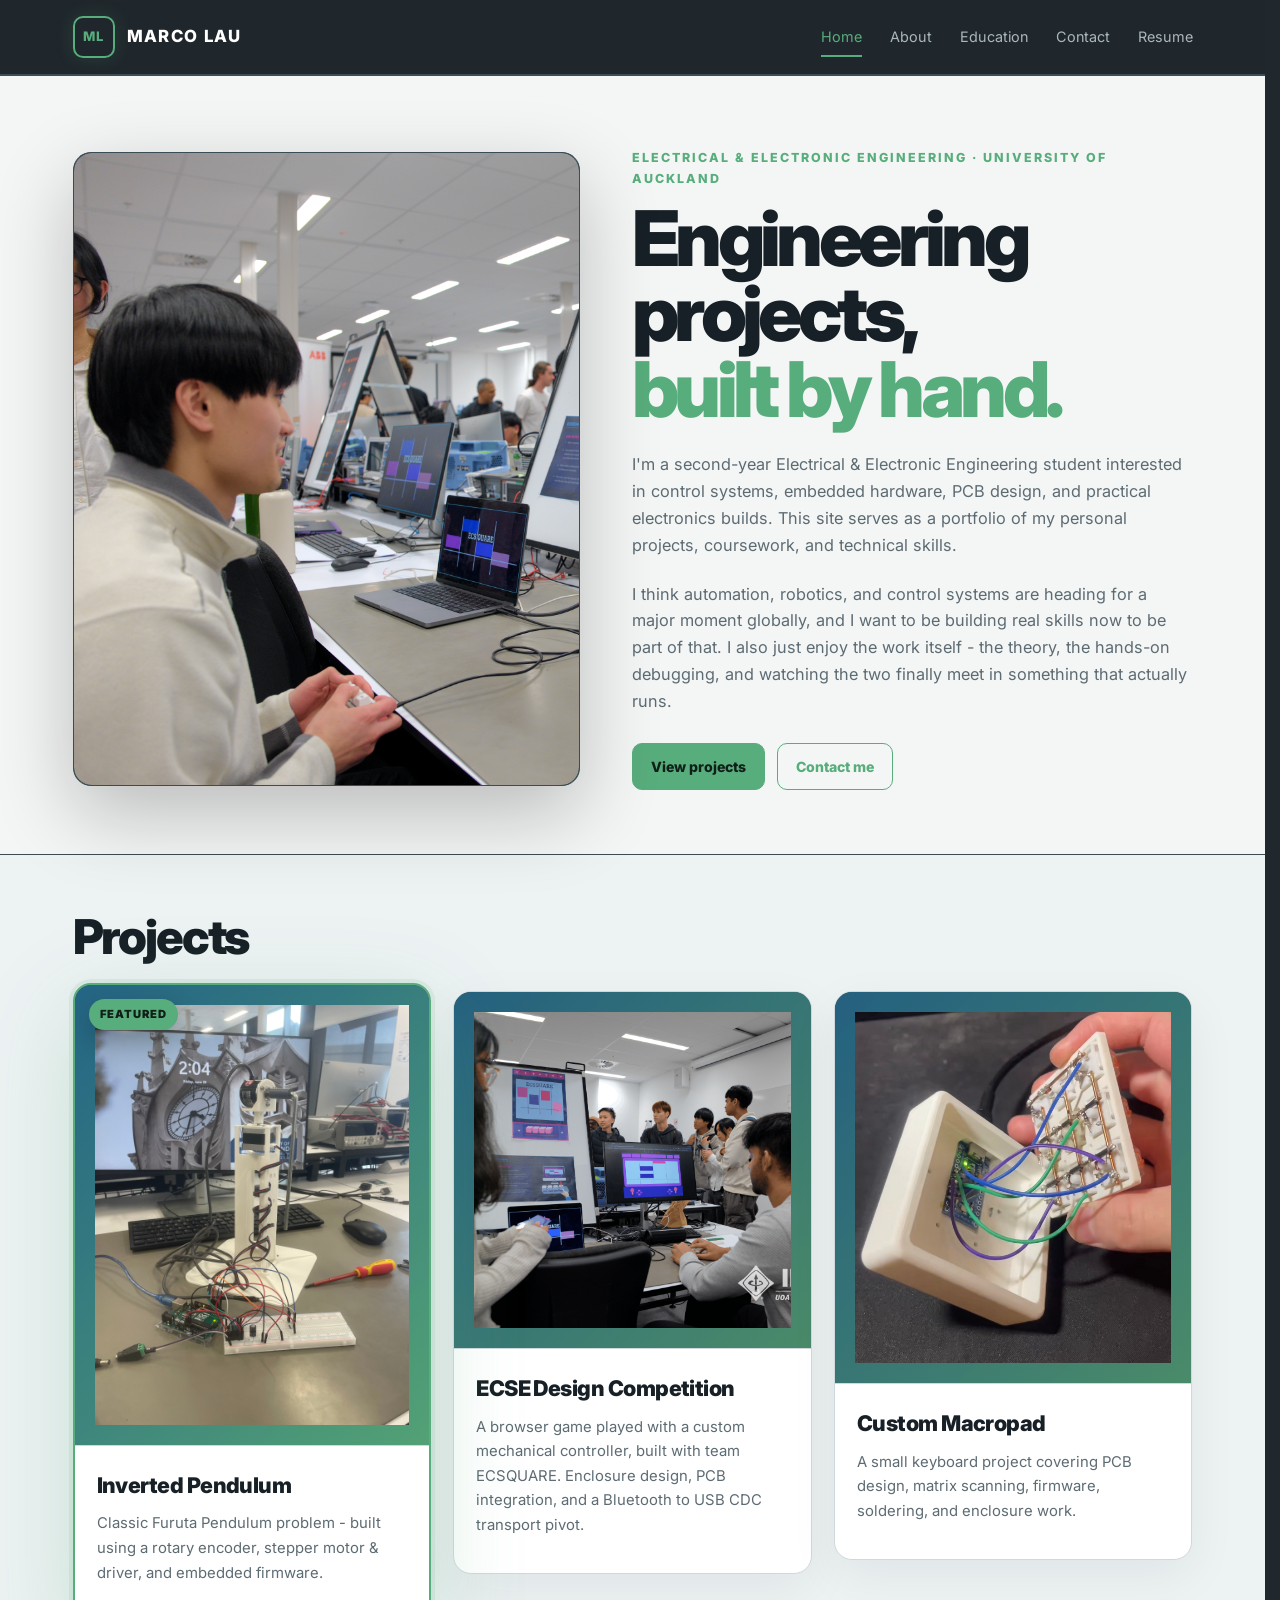
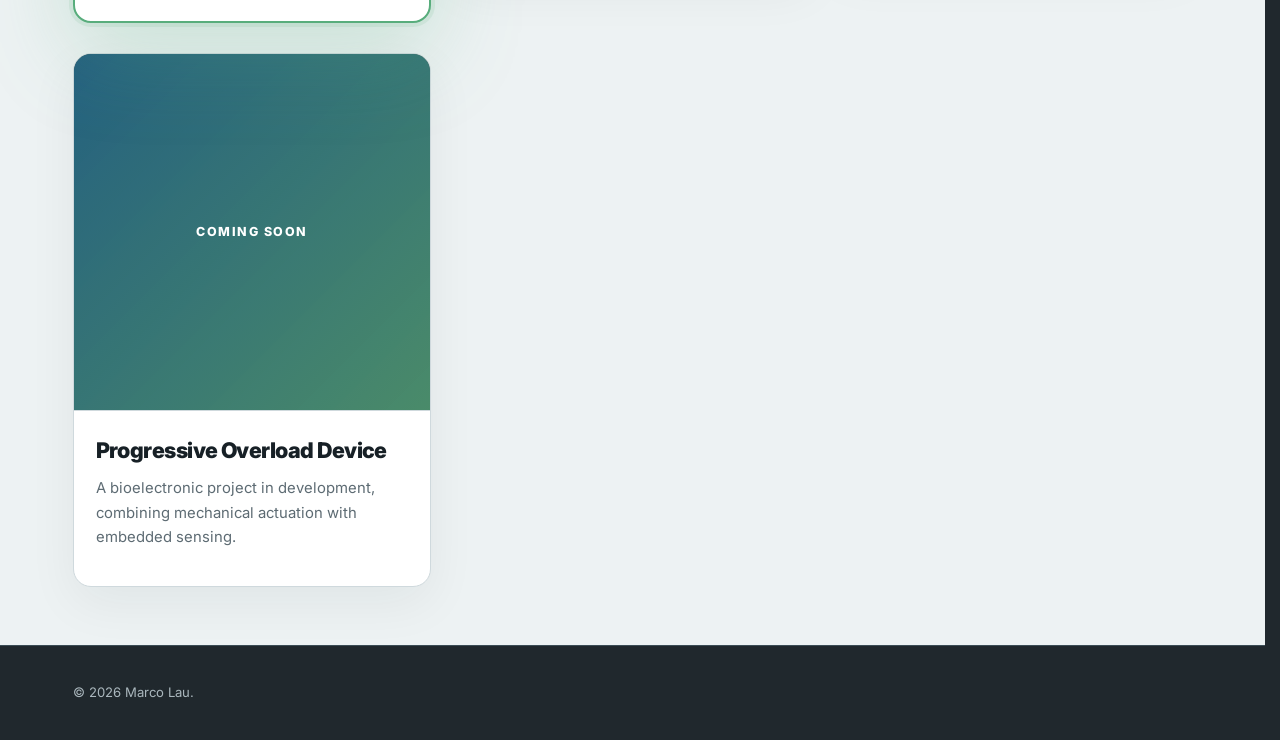
==== commit 8be33a5f: "stuff" ====
--- a/index.html
+++ b/index.html
@@ -110,11 +110,7 @@
               <div class="project-body">
                 <h3>Progressive Overload Device</h3>
                 <p>A bioelectronic project in development, combining mechanical actuation with embedded sensing.</p>
-                <div class="tags">
-                  <span class="tag">Bioelectronics</span>
-                  <span class="tag">Signal Processing</span>
-                  <span class="tag">IN PROGRESS</span>
-                </div>
+
               </div>
             </article>
           </a>
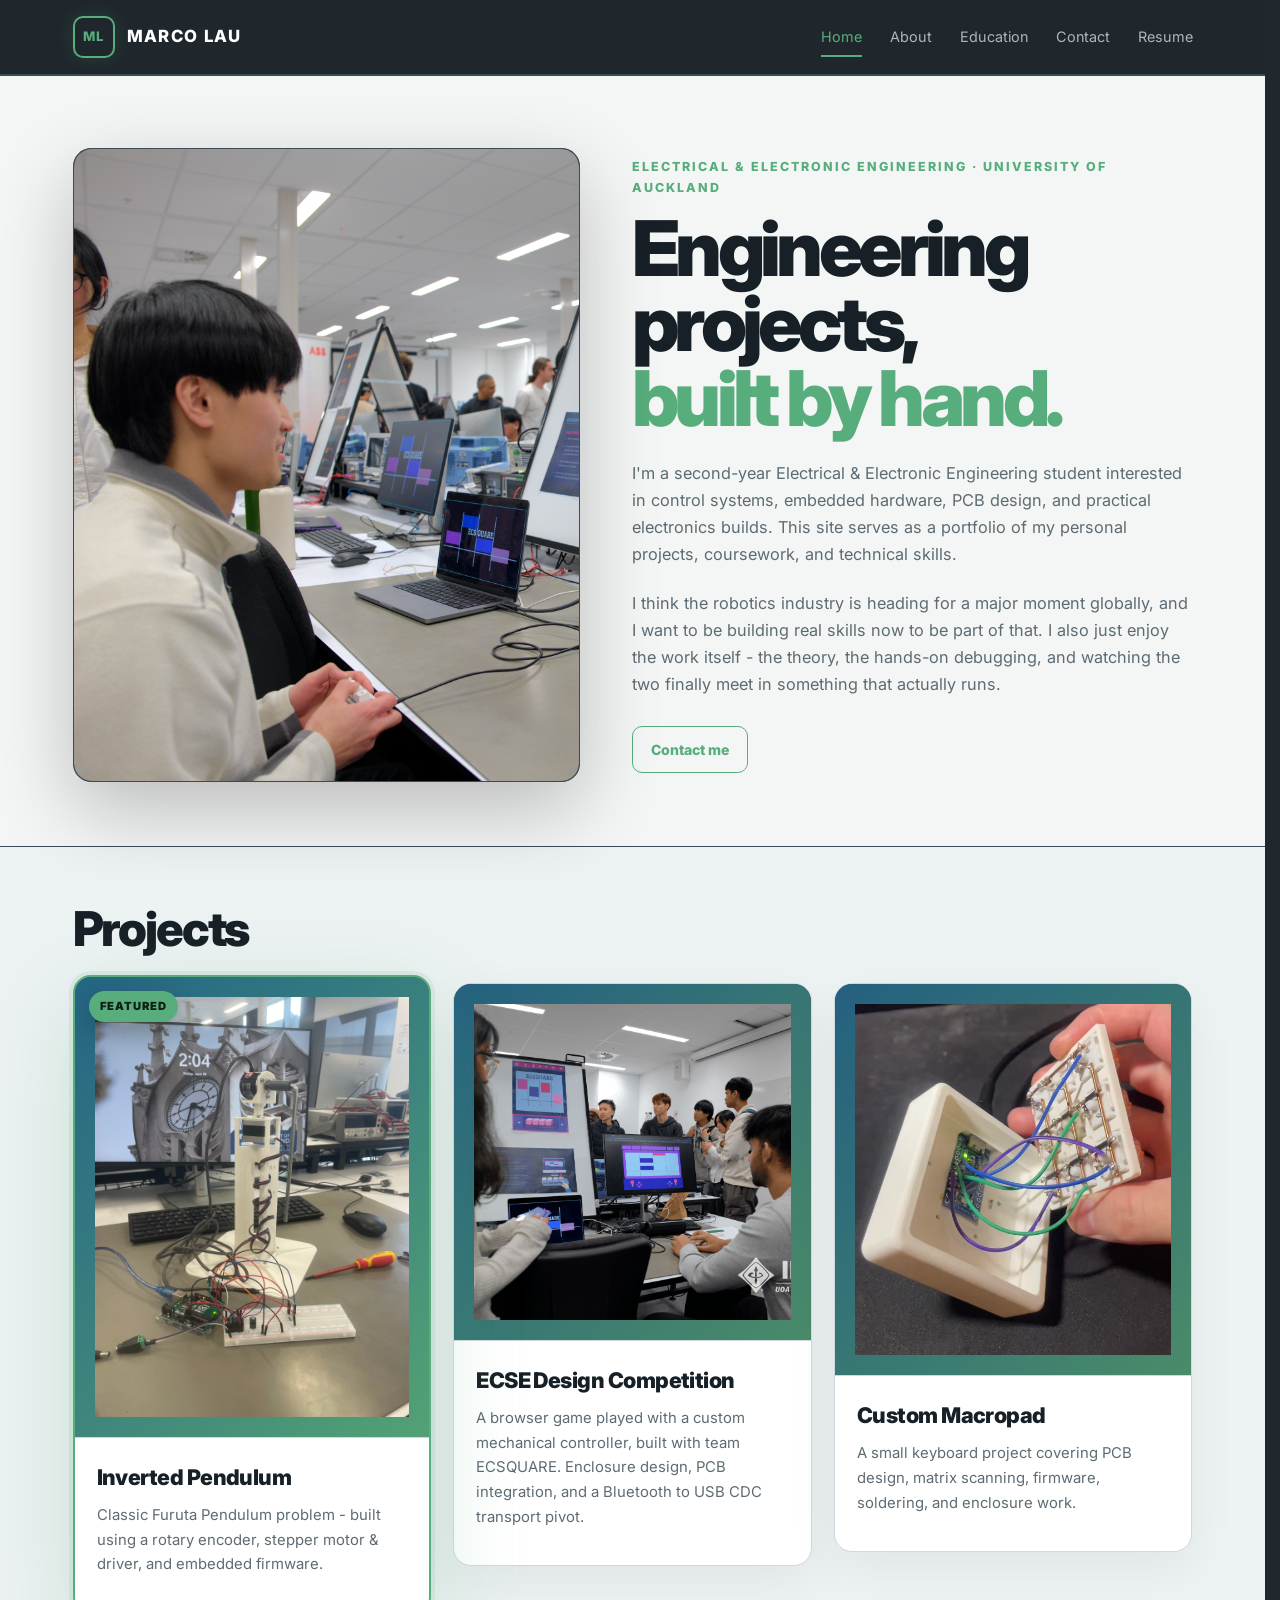
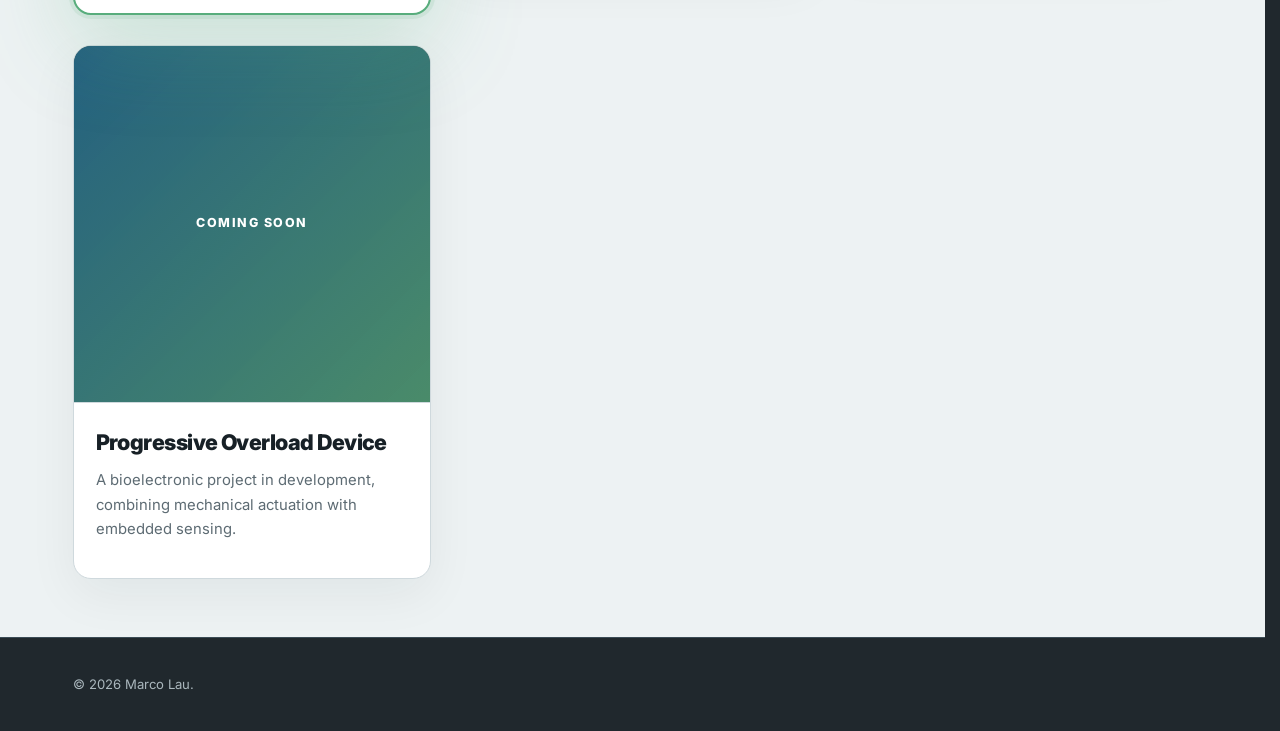
==== commit e974759f: "add 209 project" ====
--- a/index.html
+++ b/index.html
@@ -47,13 +47,12 @@
             portfolio of my personal projects, coursework, and technical skills.
           </p>
           <p class="intro">
-            I think automation, robotics, and control systems are heading for a major moment globally, and I want
+            I think the robotics industry is heading for a major moment globally, and I want
             to be building real skills now to be part of that. I also just enjoy the work itself -
             the theory, the hands-on debugging, and watching the two finally meet in something
             that actually runs.
           </p>
           <div class="quick-links">
-            <a class="button" href="projects.html">View projects</a>
             <a class="button secondary" href="contact.html">Contact me</a>
           </div>
         </div>
